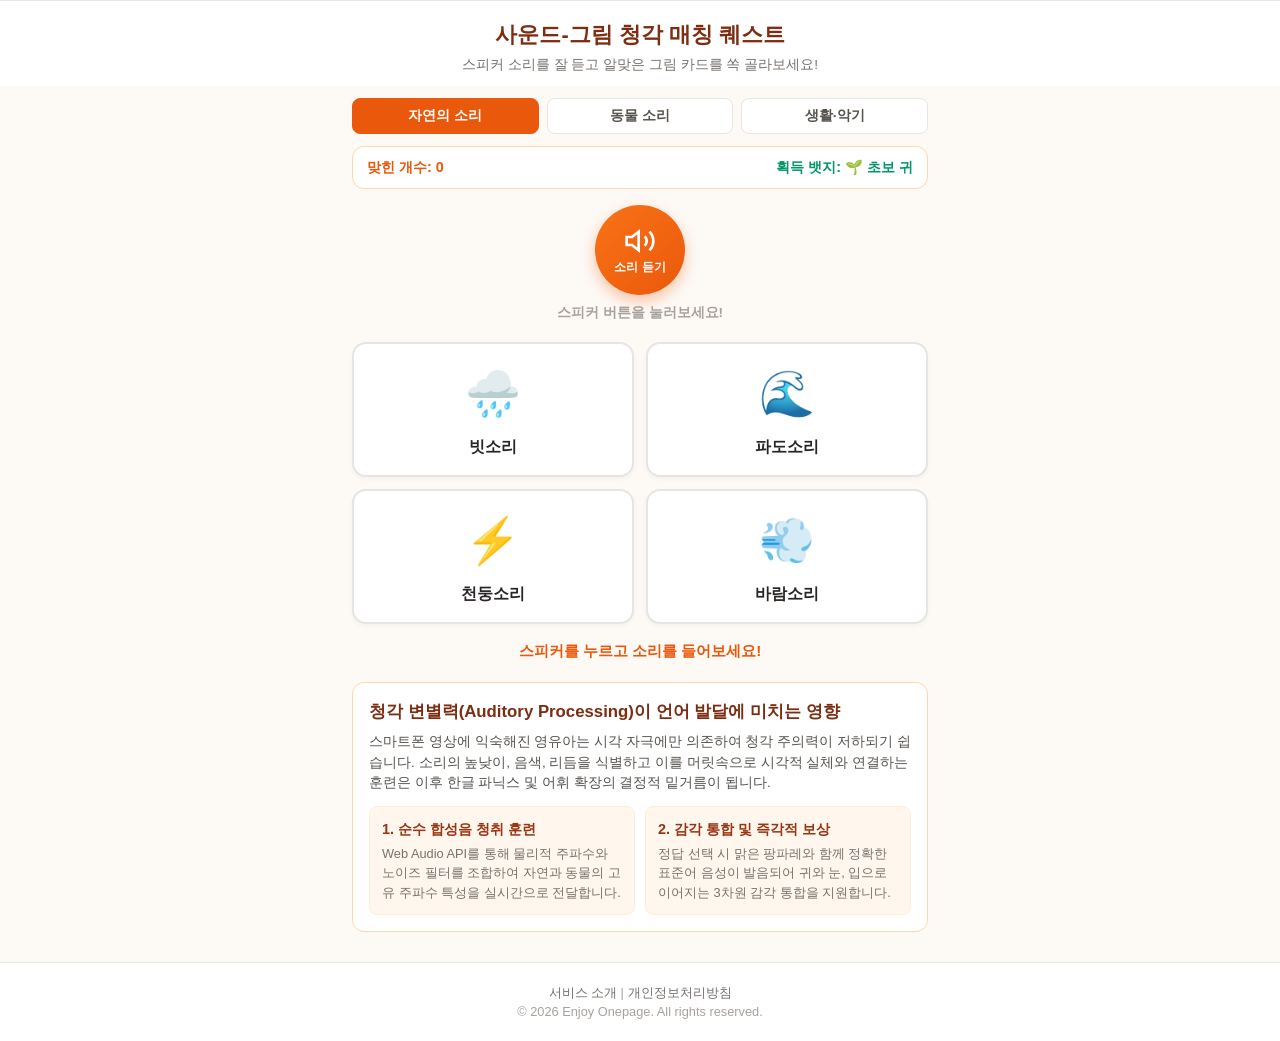
==== index.html @ d25b19ec "feat: launch sound-match-quest with full standalone engine & adsense" ====
<!DOCTYPE html>
<html lang="ko">
<head>
  <meta charset="UTF-8">
  <meta name="viewport" content="width=device-width, initial-scale=1.0">
  <title>사운드-그림 청각 매칭 퀘스트 - 소리 듣고 그림 맞히기</title>
  <meta name="description" content="자연, 동물, 사물의 생생한 소리를 듣고 알맞은 그림 카드를 맞히며 유아 청각 변별력과 어휘 연상력을 길러주는 감각 통합 웹앱입니다.">
  <meta name="site-status" content="published">
  <link rel="canonical" href="https://sound-match-quest.enjoy-onepage.com/">
  <link rel="manifest" href="manifest.json">
  <link rel="stylesheet" href="style.css">
  <script async src="https://pagead2.googlesyndication.com/pagead/js/adsbygoogle.js?client=ca-pub-1644781424103135" crossorigin="anonymous"></script>
</head>
<body>
  <aside class="ad-top-wrapper" aria-label="광고 영역">
    <div class="ad-top-box">
      <ins class="adsbygoogle"
           style="display:block; max-height:90px;"
           data-ad-client="ca-pub-1644781424103135"
           data-ad-slot="3824727725"
           data-ad-format="horizontal"
           data-full-width-responsive="false"></ins>
      <script>(adsbygoogle = window.adsbygoogle || []).push({});</script>
    </div>
  </aside>

  <header class="app-header">
    <h1 class="app-title">사운드-그림 청각 매칭 퀘스트</h1>
    <p class="app-desc">스피커 소리를 잘 듣고 알맞은 그림 카드를 쏙 골라보세요!</p>
  </header>

  <main class="main-container">
    <div class="pack-tabs">
      <button class="pack-btn active" data-pack="nature">자연의 소리</button>
      <button class="pack-btn" data-pack="animals">동물 소리</button>
      <button class="pack-btn" data-pack="things">생활·악기</button>
    </div>

    <div class="game-hud">
      <div class="score-box">맞힌 개수: <span id="scoreVal">0</span></div>
      <div class="badge-box">획득 뱃지: <span id="badgeIcon">🌱 초보 귀</span></div>
    </div>

    <div class="speaker-stage">
      <button class="speaker-btn" id="speakerBtn" aria-label="소리 다시 듣기">
        <div class="ripple-ring" id="rippleRing"></div>
        <svg class="speaker-icon" viewBox="0 0 24 24" fill="none" stroke="currentColor" stroke-width="2">
          <polygon points="11 5 6 9 2 9 2 15 6 15 11 19 11 5"></polygon>
          <path d="M19.07 4.93a10 10 0 0 1 0 14.14M15.54 8.46a5 5 0 0 1 0 7.07"></path>
        </svg>
        <span class="btn-text">소리 듣기</span>
      </button>
      <p class="speaker-hint" id="speakerHint">스피커를 누르면 소리가 나와요!</p>
    </div>

    <div class="cards-grid" id="cardsGrid">
      <!-- Generated by JS -->
    </div>

    <div class="feedback-msg" id="feedbackMsg">귀를 쫑긋 세우고 소리를 들어보세요!</div>

    <div class="ad-mid-wrapper">
      <ins class="adsbygoogle"
           style="display:block; text-align:center;"
           data-ad-layout="in-article"
           data-ad-format="fluid"
           data-ad-client="ca-pub-1644781424103135"
           data-ad-slot="1186914926"></ins>
      <script>(adsbygoogle = window.adsbygoogle || []).push({});</script>
    </div>

    <section class="edu-guide">
      <h2>청각 변별력(Auditory Processing)이 언어 발달에 미치는 영향</h2>
      <p>스마트폰 영상에 익숙해진 영유아는 시각 자극에만 의존하여 청각 주의력이 저하되기 쉽습니다. 소리의 높낮이, 음색, 리듬을 식별하고 이를 머릿속으로 시각적 실체와 연결하는 훈련은 이후 한글 파닉스 및 어휘 확장의 결정적 밑거름이 됩니다.</p>
      <div class="guide-cards">
        <div class="guide-card">
          <h3>1. 순수 합성음 청취 훈련</h3>
          <p>Web Audio API를 통해 물리적 주파수와 노이즈 필터를 조합하여 자연과 동물의 고유 주파수 특성을 실시간으로 전달합니다.</p>
        </div>
        <div class="guide-card">
          <h3>2. 감각 통합 및 즉각적 보상</h3>
          <p>정답 선택 시 맑은 팡파레와 함께 정확한 표준어 음성이 발음되어 귀와 눈, 입으로 이어지는 3차원 감각 통합을 지원합니다.</p>
        </div>
      </div>
    </section>

    <div class="ad-bottom-wrapper">
      <ins class="adsbygoogle"
           style="display:block"
           data-ad-format="autorelaxed"
           data-ad-client="ca-pub-1644781424103135"
           data-ad-slot="3416334507"></ins>
      <script>(adsbygoogle = window.adsbygoogle || []).push({});</script>
    </div>
  </main>

  <footer class="app-footer">
    <div class="footer-links">
      <a href="about.html">서비스 소개</a> | 
      <a href="privacy.html">개인정보처리방침</a>
    </div>
    <p>&copy; 2026 Enjoy Onepage. All rights reserved.</p>
  </footer>

  <script src="app.js"></script>
</body>
</html>
---- style.css ----
* {
  box-sizing: border-box;
  margin: 0;
  padding: 0;
}

body {
  font-family: -apple-system, BlinkMacSystemFont, "Segoe UI", Roboto, "Noto Sans KR", sans-serif;
  background-color: #fdfaf6;
  color: #1e293b;
  line-height: 1.5;
  display: flex;
  flex-direction: column;
  min-height: 100vh;
  overflow-x: hidden;
}

.ad-top-wrapper {
  width: 100%;
  max-height: 90px;
  overflow: hidden;
  display: flex;
  justify-content: center;
  background: #f1f5f9;
  border-bottom: 1px solid #e2e8f0;
}

.ad-top-box {
  width: 100%;
  max-width: 1200px;
  max-height: 90px;
  overflow: hidden;
}

.app-header {
  text-align: center;
  padding: 18px 12px 10px;
  background: #ffffff;
}

.app-title {
  font-size: 1.35rem;
  font-weight: 800;
  color: #7c2d12;
  margin-bottom: 4px;
}

.app-desc {
  font-size: 0.85rem;
  color: #78716c;
}

.main-container {
  width: 100%;
  max-width: 600px;
  margin: 0 auto;
  padding: 12px;
  flex: 1;
}

.pack-tabs {
  display: flex;
  gap: 8px;
  margin-bottom: 12px;
}

.pack-btn {
  flex: 1;
  padding: 8px 6px;
  font-size: 0.85rem;
  font-weight: 700;
  border: 1px solid #e7e5e4;
  background: #ffffff;
  border-radius: 8px;
  cursor: pointer;
  color: #57534e;
}

.pack-btn.active {
  background: #ea580c;
  border-color: #ea580c;
  color: #ffffff;
}

.game-hud {
  display: flex;
  justify-content: space-between;
  align-items: center;
  background: #ffffff;
  padding: 10px 14px;
  border-radius: 12px;
  border: 1px solid #fed7aa;
  margin-bottom: 16px;
  font-size: 0.9rem;
  font-weight: 700;
}

.score-box {
  color: #ea580c;
}

.badge-box {
  color: #059669;
}

.speaker-stage {
  display: flex;
  flex-direction: column;
  align-items: center;
  margin-bottom: 18px;
  position: relative;
}

.speaker-btn {
  width: 90px;
  height: 90px;
  border-radius: 50%;
  background: linear-gradient(135deg, #f97316, #ea580c);
  border: none;
  color: #ffffff;
  display: flex;
  flex-direction: column;
  align-items: center;
  justify-content: center;
  cursor: pointer;
  box-shadow: 0 6px 15px rgba(234, 88, 12, 0.35);
  position: relative;
  transition: transform 0.15s;
}

.speaker-btn:active {
  transform: scale(0.95);
}

.speaker-icon {
  width: 32px;
  height: 32px;
}

.btn-text {
  font-size: 0.75rem;
  font-weight: 800;
  margin-top: 2px;
}

.ripple-ring {
  position: absolute;
  width: 100%;
  height: 100%;
  border-radius: 50%;
  border: 3px solid #ea580c;
  opacity: 0;
  pointer-events: none;
}

.ripple-ring.animating {
  animation: rippleEffect 1s ease-out;
}

@keyframes rippleEffect {
  0% { transform: scale(1); opacity: 0.8; }
  100% { transform: scale(1.6); opacity: 0; }
}

.speaker-hint {
  font-size: 0.85rem;
  color: #a8a29e;
  margin-top: 8px;
  font-weight: 600;
}

.cards-grid {
  display: grid;
  grid-template-columns: 1fr 1fr;
  gap: 12px;
  margin-bottom: 16px;
}

.card-item {
  background: #ffffff;
  border: 2px solid #e7e5e4;
  border-radius: 14px;
  padding: 16px 10px;
  display: flex;
  flex-direction: column;
  align-items: center;
  justify-content: center;
  cursor: pointer;
  box-shadow: 0 2px 4px rgba(0,0,0,0.04);
  transition: transform 0.2s, border-color 0.2s;
  min-height: 130px;
  user-select: none;
}

.card-item:hover {
  border-color: #fdba74;
}

.card-emoji {
  font-size: 2.8rem;
  margin-bottom: 8px;
  display: block;
  transition: transform 0.2s;
}

.card-label {
  font-size: 1rem;
  font-weight: 700;
  color: #292524;
}

.card-item.correct {
  border-color: #22c55e;
  background: #f0fdf4;
  animation: bounceCorrect 0.6s ease;
}

.card-item.wrong {
  border-color: #ef4444;
  background: #fef2f2;
  animation: shakeWrong 0.4s ease;
}

@keyframes bounceCorrect {
  0%, 100% { transform: scale(1); }
  50% { transform: scale(1.08); }
}

@keyframes shakeWrong {
  0%, 100% { transform: translateX(0); }
  25% { transform: translateX(-8px); }
  75% { transform: translateX(8px); }
}

.feedback-msg {
  text-align: center;
  font-size: 0.95rem;
  font-weight: 700;
  color: #ea580c;
  min-height: 24px;
  margin-bottom: 16px;
}

.ad-mid-wrapper, .ad-bottom-wrapper {
  margin: 18px 0;
  width: 100%;
  text-align: center;
}

.edu-guide {
  background: #ffffff;
  border: 1px solid #fed7aa;
  border-radius: 12px;
  padding: 16px;
  margin-bottom: 16px;
}

.edu-guide h2 {
  font-size: 1.05rem;
  color: #7c2d12;
  margin-bottom: 8px;
}

.edu-guide p {
  font-size: 0.85rem;
  color: #57534e;
  margin-bottom: 12px;
}

.guide-cards {
  display: grid;
  grid-template-columns: 1fr;
  gap: 10px;
}

@media (min-width: 600px) {
  .guide-cards {
    grid-template-columns: 1fr 1fr;
  }
}

.guide-card {
  background: #fff7ed;
  padding: 12px;
  border-radius: 8px;
  border: 1px solid #ffedd5;
}

.guide-card h3 {
  font-size: 0.9rem;
  color: #9a3412;
  margin-bottom: 4px;
}

.guide-card p {
  font-size: 0.8rem;
  color: #78716c;
  margin-bottom: 0;
}

.app-footer {
  text-align: center;
  padding: 20px 10px;
  font-size: 0.8rem;
  color: #a8a29e;
  border-top: 1px solid #e7e5e4;
  background: #ffffff;
}

.footer-links a {
  color: #78716c;
  text-decoration: none;
}
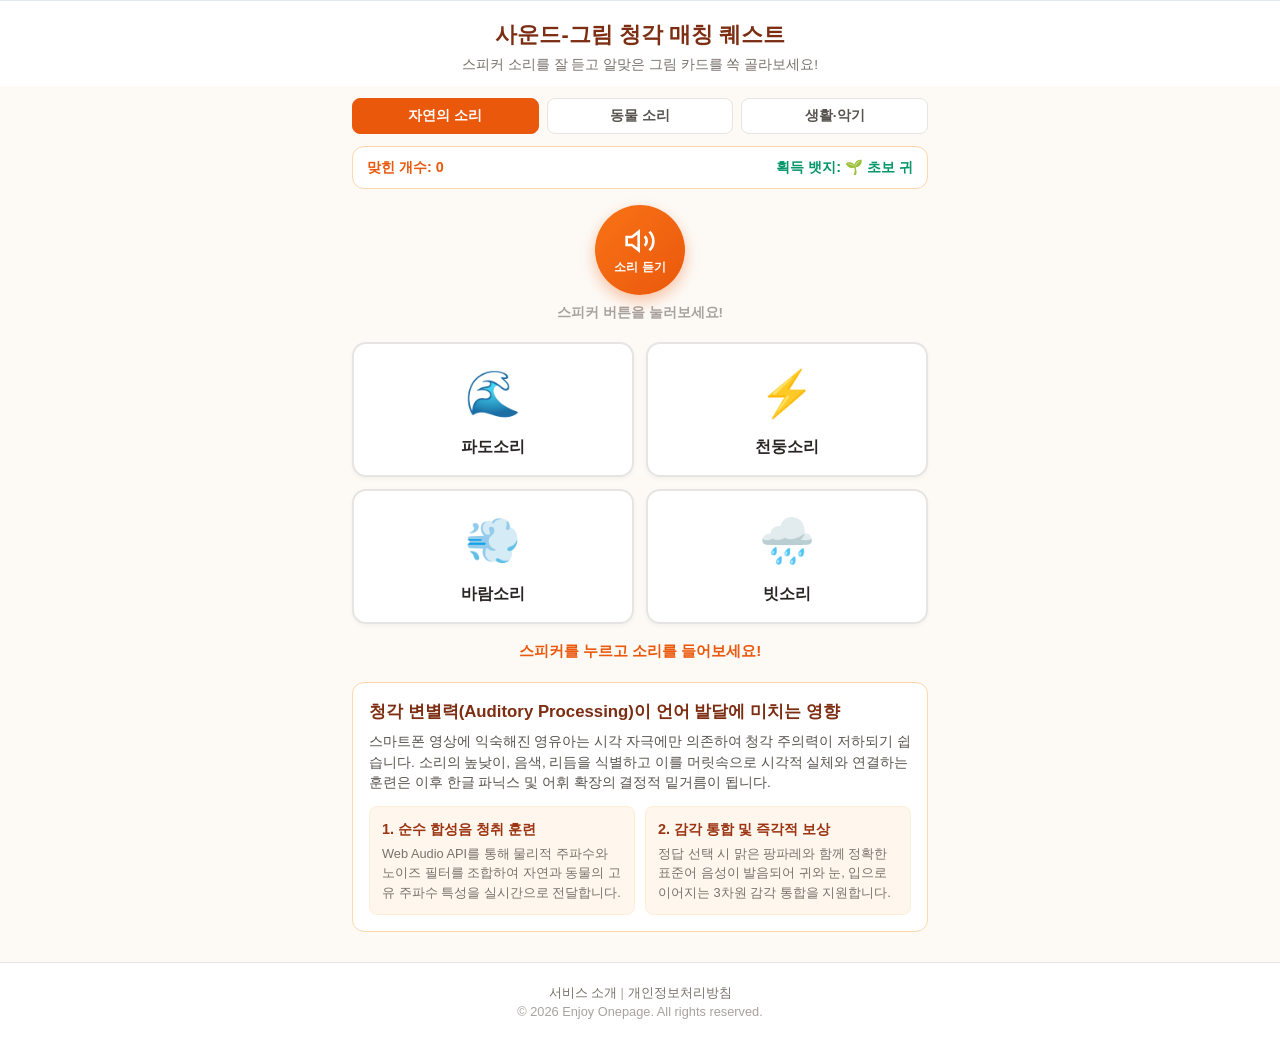
==== commit f1322ad1: "seo: hide from search (noindex) - user decision 2026-10-29 [kiro]" ====
--- a/index.html
+++ b/index.html
@@ -2,6 +2,7 @@
 <html lang="ko">
 <head>
   <meta charset="UTF-8">
+  <meta name="robots" content="noindex, follow">
   <meta name="viewport" content="width=device-width, initial-scale=1.0">
   <title>사운드-그림 청각 매칭 퀘스트 - 소리 듣고 그림 맞히기</title>
   <meta name="description" content="자연, 동물, 사물의 생생한 소리를 듣고 알맞은 그림 카드를 맞히며 유아 청각 변별력과 어휘 연상력을 길러주는 감각 통합 웹앱입니다.">
